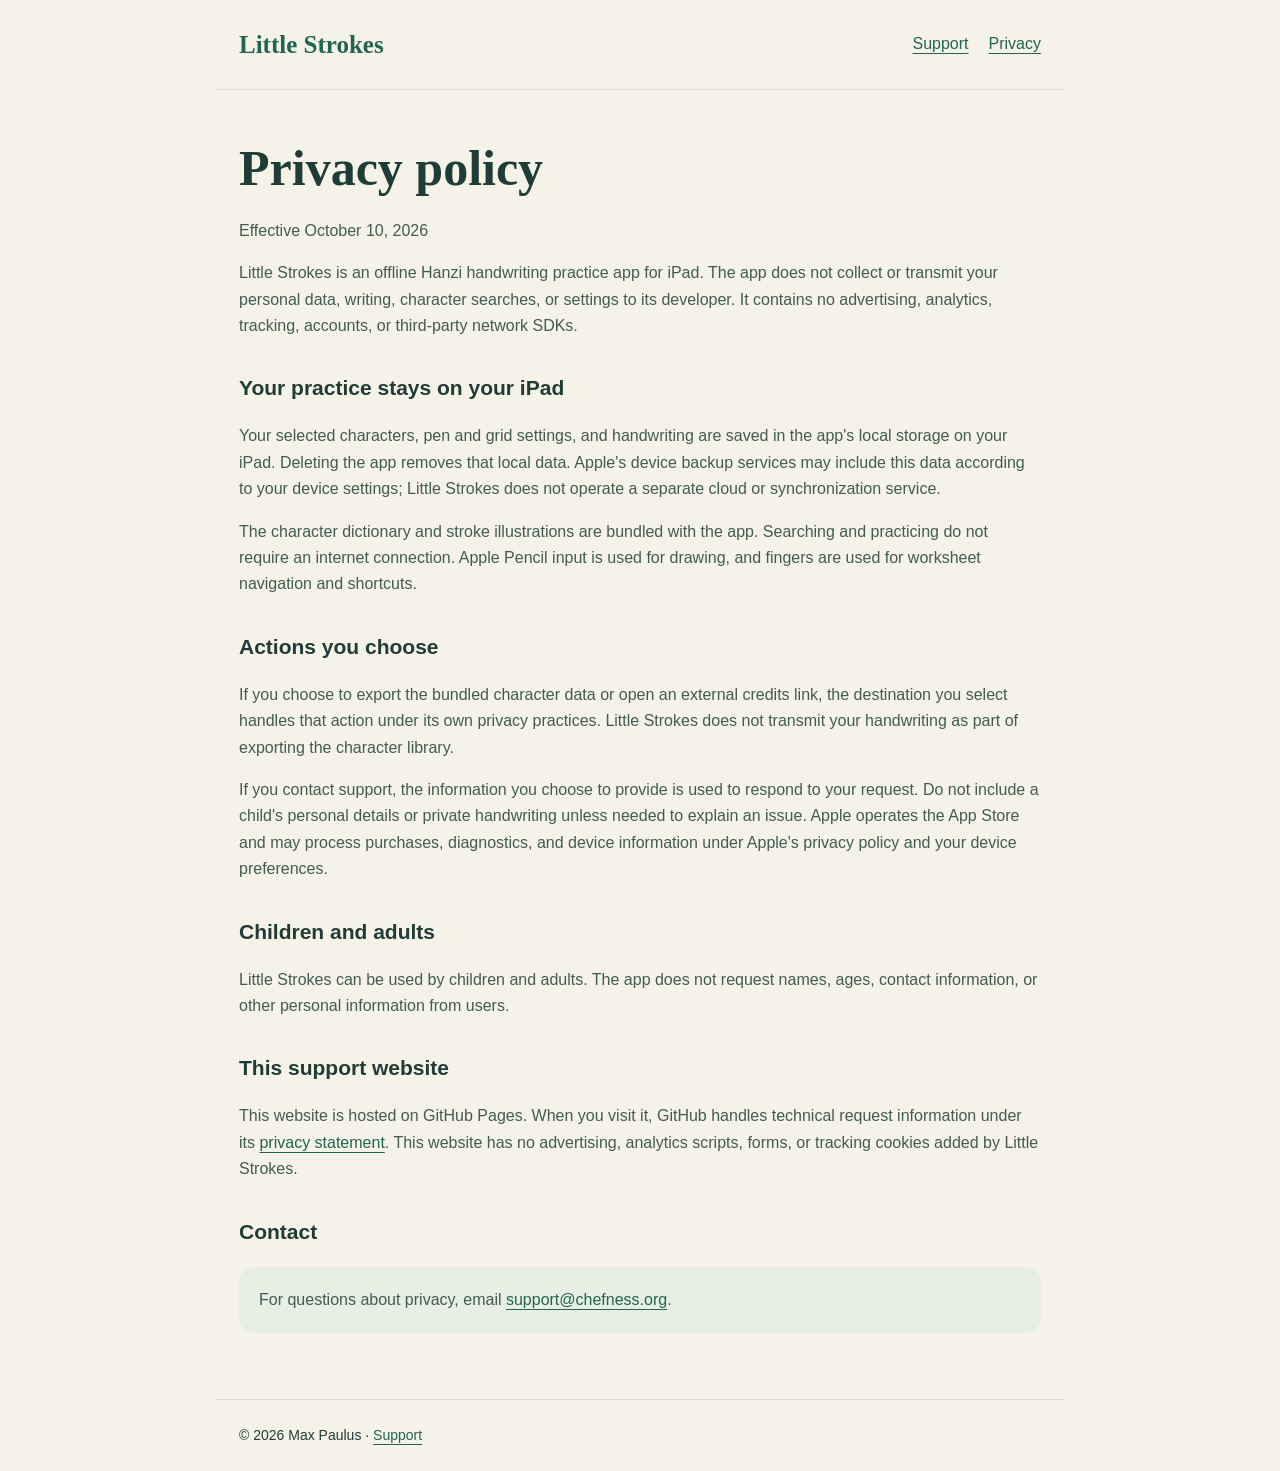
==== privacy.html @ a4324dc1 "Publish Little Strokes support, privacy, and licensed character data" ====
<!doctype html>
<html lang="en"><head><meta charset="utf-8"><meta name="viewport" content="width=device-width, initial-scale=1"><meta name="description" content="Little Strokes privacy policy. The offline iPad app does not collect or transmit personal data to its developer."><title>Little Strokes · Privacy</title><link rel="stylesheet" href="styles.css"></head>
<body><header><a class="brand" href="index.html">Little Strokes</a><nav aria-label="Main navigation"><a href="index.html">Support</a><a href="privacy.html">Privacy</a></nav></header>
<main><h1>Privacy policy</h1><p>Effective October 10, 2026</p>
<p>Little Strokes is an offline Hanzi handwriting practice app for iPad. The app does not collect or transmit your personal data, writing, character searches, or settings to its developer. It contains no advertising, analytics, tracking, accounts, or third-party network SDKs.</p>
<h2>Your practice stays on your iPad</h2><p>Your selected characters, pen and grid settings, and handwriting are saved in the app's local storage on your iPad. Deleting the app removes that local data. Apple's device backup services may include this data according to your device settings; Little Strokes does not operate a separate cloud or synchronization service.</p>
<p>The character dictionary and stroke illustrations are bundled with the app. Searching and practicing do not require an internet connection. Apple Pencil input is used for drawing, and fingers are used for worksheet navigation and shortcuts.</p>
<h2>Actions you choose</h2><p>If you choose to export the bundled character data or open an external credits link, the destination you select handles that action under its own privacy practices. Little Strokes does not transmit your handwriting as part of exporting the character library.</p>
<p>If you contact support, the information you choose to provide is used to respond to your request. Do not include a child's personal details or private handwriting unless needed to explain an issue. Apple operates the App Store and may process purchases, diagnostics, and device information under Apple's privacy policy and your device preferences.</p>
<h2>Children and adults</h2><p>Little Strokes can be used by children and adults. The app does not request names, ages, contact information, or other personal information from users.</p>
<h2>This support website</h2><p>This website is hosted on GitHub Pages. When you visit it, GitHub handles technical request information under its <a href="https://docs.github.com/en/site-policy/privacy-policies/github-general-privacy-statement">privacy statement</a>. This website has no advertising, analytics scripts, forms, or tracking cookies added by Little Strokes.</p>
<h2>Contact</h2><p class="note">For questions about privacy, email <a href="mailto:support@chefness.org?subject=Little%20Strokes%20privacy">support@chefness.org</a>.</p>
</main><footer>© 2026 Max Paulus · <a href="index.html">Support</a></footer></body></html>
---- styles.css ----
:root { color-scheme: light; font-family: -apple-system, BlinkMacSystemFont, "Segoe UI", sans-serif; color: #203c36; background: #f5f2e8; }
* { box-sizing: border-box; }
body { margin: 0; line-height: 1.65; }
header, main, footer { max-width: 850px; margin: auto; padding: 24px; }
header { display: flex; align-items: center; justify-content: space-between; gap: 24px; border-bottom: 1px solid #d5ddd5; }
a { color: #226451; text-underline-offset: 4px; }
.brand { font-family: Georgia, serif; font-size: 25px; font-weight: bold; text-decoration: none; }
nav { display: flex; gap: 20px; }
main { padding-top: 50px; padding-bottom: 50px; }
h1 { font-family: Georgia, serif; font-size: clamp(34px, 6vw, 50px); line-height: 1.15; margin: 0 0 20px; }
h2 { font-size: 21px; margin-top: 32px; }
p, li { color: #435b52; }
.intro { font-size: 20px; }
.note { padding: 20px; background: #e7eee3; border-radius: 16px; }
.preview { margin: 0; }
.preview img { width: 100%; max-width: 390px; display: block; margin: 35px auto; border: 1px solid #d5ddd5; border-radius: 16px; }
footer { border-top: 1px solid #d5ddd5; font-size: 14px; }
@media (max-width: 500px) { header { align-items: flex-start; flex-direction: column; gap: 8px; } main { padding-top: 30px; } }
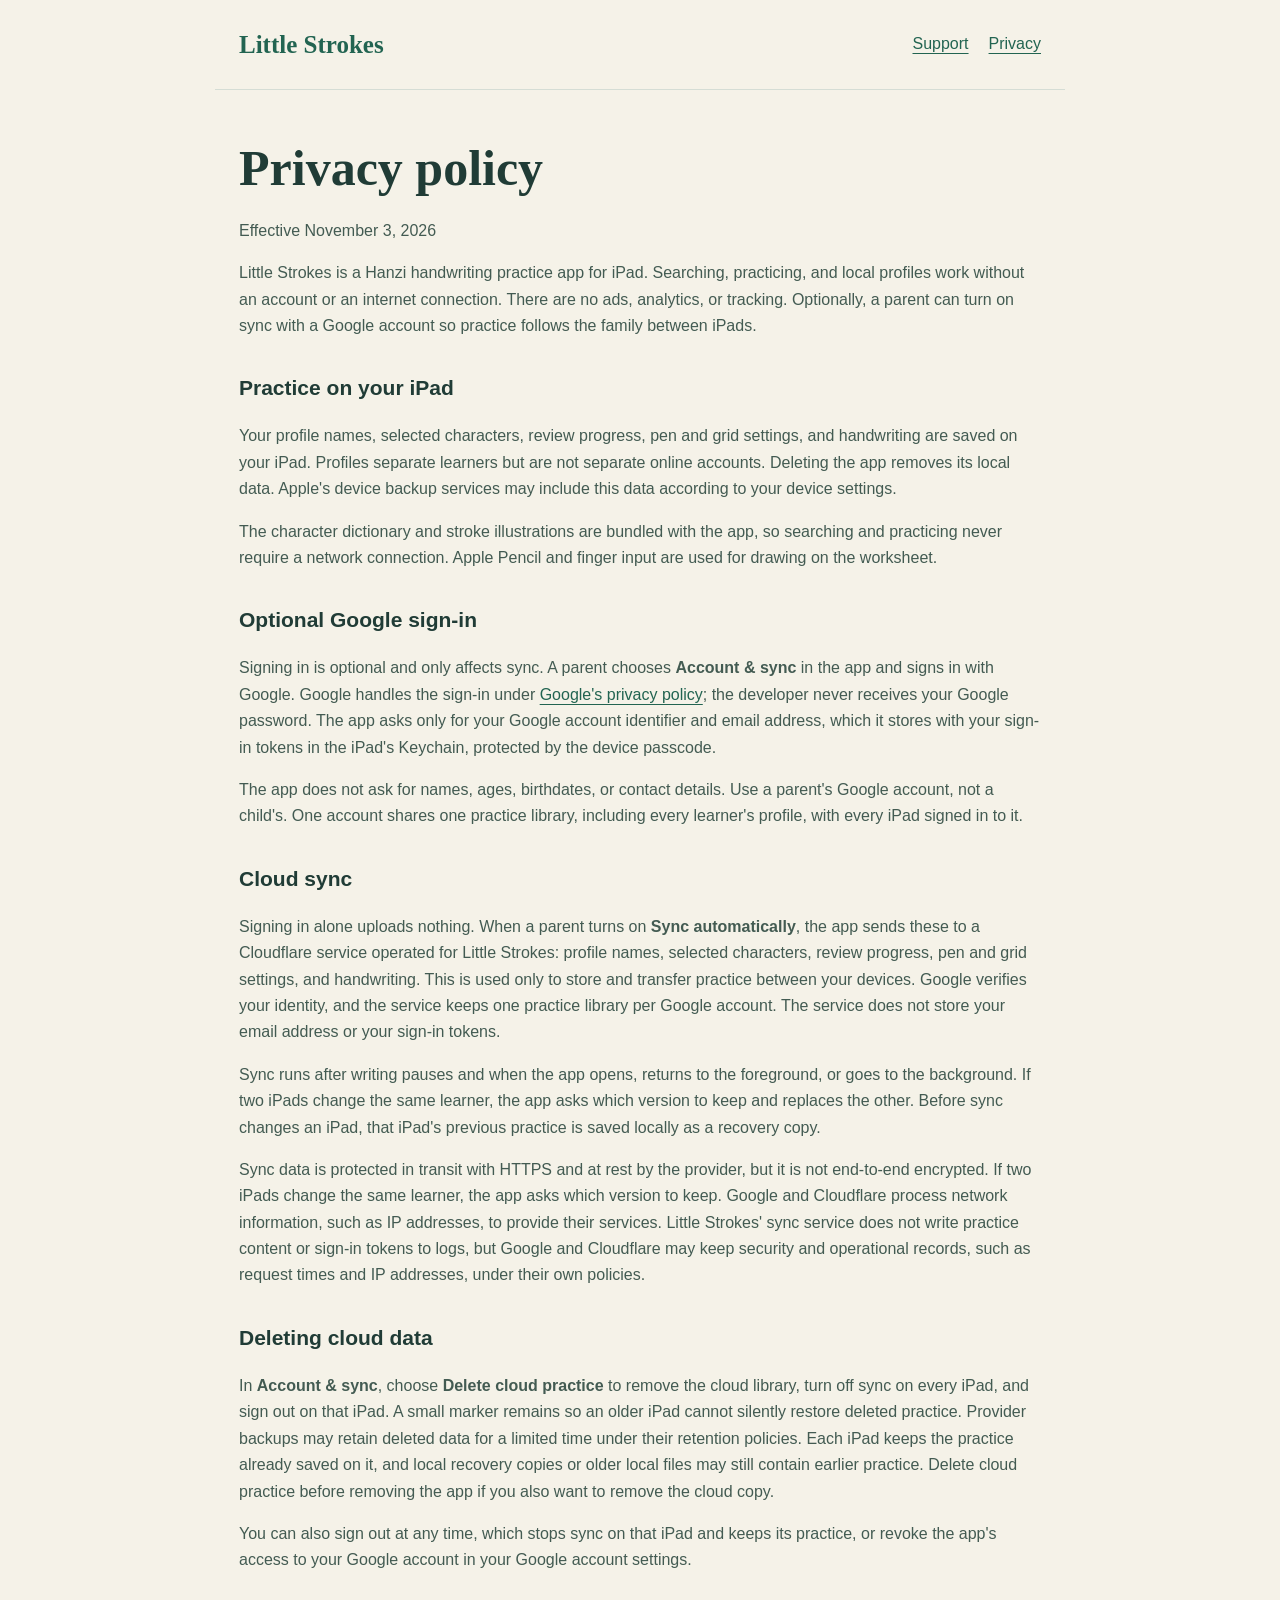
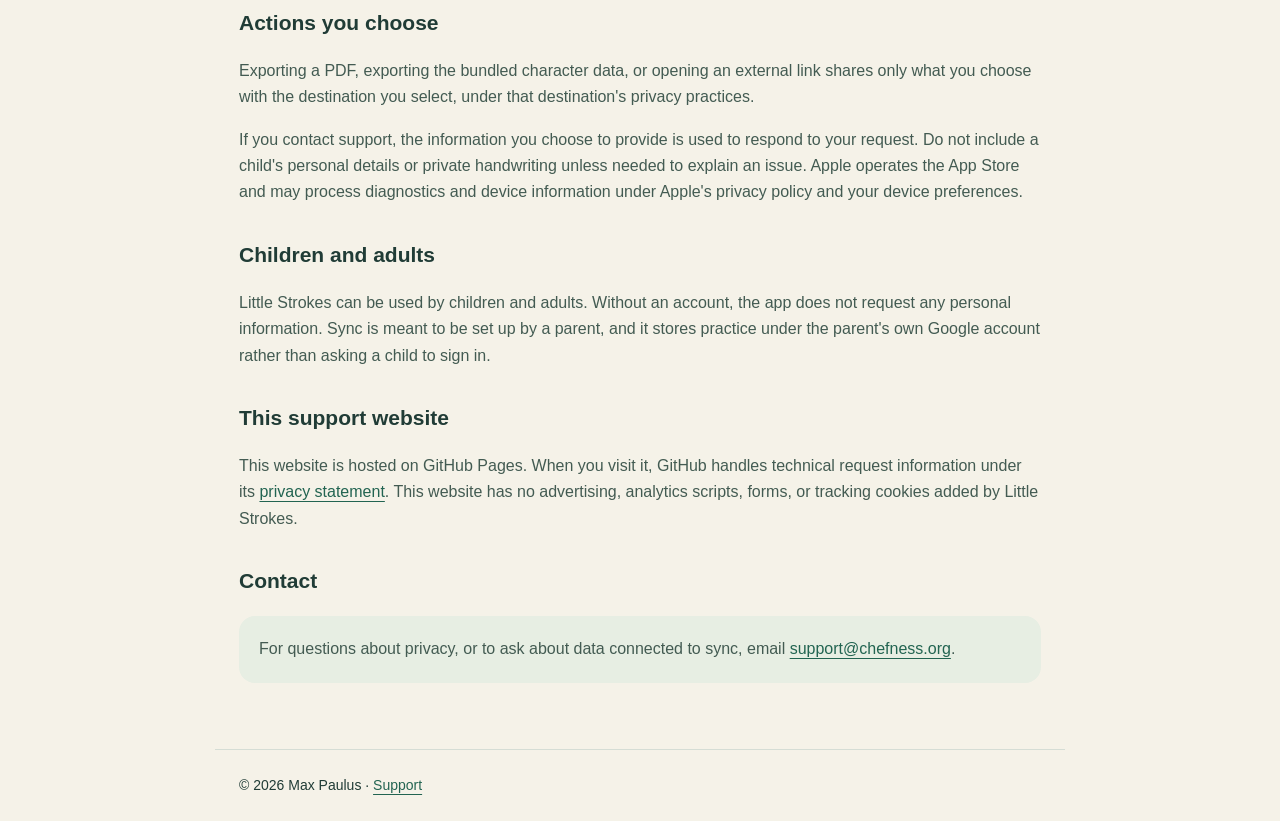
==== commit d7a3de19: "Describe optional Google sync and finger writing" ====
--- a/privacy.html
+++ b/privacy.html
@@ -1,13 +1,20 @@
 <!doctype html>
-<html lang="en"><head><meta charset="utf-8"><meta name="viewport" content="width=device-width, initial-scale=1"><meta name="description" content="Little Strokes privacy policy. The offline iPad app does not collect or transmit personal data to its developer."><title>Little Strokes · Privacy</title><link rel="stylesheet" href="styles.css"></head>
+<html lang="en"><head><meta charset="utf-8"><meta name="viewport" content="width=device-width, initial-scale=1"><meta name="description" content="Little Strokes privacy policy. Practice works offline; optional Google sign-in and sync store practice under your own Google account."><title>Little Strokes · Privacy</title><link rel="stylesheet" href="styles.css"></head>
 <body><header><a class="brand" href="index.html">Little Strokes</a><nav aria-label="Main navigation"><a href="index.html">Support</a><a href="privacy.html">Privacy</a></nav></header>
-<main><h1>Privacy policy</h1><p>Effective October 10, 2026</p>
-<p>Little Strokes is an offline Hanzi handwriting practice app for iPad. The app does not collect or transmit your personal data, writing, character searches, or settings to its developer. It contains no advertising, analytics, tracking, accounts, or third-party network SDKs.</p>
-<h2>Your practice stays on your iPad</h2><p>Your selected characters, pen and grid settings, and handwriting are saved in the app's local storage on your iPad. Deleting the app removes that local data. Apple's device backup services may include this data according to your device settings; Little Strokes does not operate a separate cloud or synchronization service.</p>
-<p>The character dictionary and stroke illustrations are bundled with the app. Searching and practicing do not require an internet connection. Apple Pencil input is used for drawing, and fingers are used for worksheet navigation and shortcuts.</p>
-<h2>Actions you choose</h2><p>If you choose to export the bundled character data or open an external credits link, the destination you select handles that action under its own privacy practices. Little Strokes does not transmit your handwriting as part of exporting the character library.</p>
-<p>If you contact support, the information you choose to provide is used to respond to your request. Do not include a child's personal details or private handwriting unless needed to explain an issue. Apple operates the App Store and may process purchases, diagnostics, and device information under Apple's privacy policy and your device preferences.</p>
-<h2>Children and adults</h2><p>Little Strokes can be used by children and adults. The app does not request names, ages, contact information, or other personal information from users.</p>
+<main><h1>Privacy policy</h1><p>Effective November 3, 2026</p>
+<p>Little Strokes is a Hanzi handwriting practice app for iPad. Searching, practicing, and local profiles work without an account or an internet connection. There are no ads, analytics, or tracking. Optionally, a parent can turn on sync with a Google account so practice follows the family between iPads.</p>
+<h2>Practice on your iPad</h2><p>Your profile names, selected characters, review progress, pen and grid settings, and handwriting are saved on your iPad. Profiles separate learners but are not separate online accounts. Deleting the app removes its local data. Apple's device backup services may include this data according to your device settings.</p>
+<p>The character dictionary and stroke illustrations are bundled with the app, so searching and practicing never require a network connection. Apple Pencil and finger input are used for drawing on the worksheet.</p>
+<h2>Optional Google sign-in</h2><p>Signing in is optional and only affects sync. A parent chooses <strong>Account &amp; sync</strong> in the app and signs in with Google. Google handles the sign-in under <a href="https://policies.google.com/privacy">Google's privacy policy</a>; the developer never receives your Google password. The app asks only for your Google account identifier and email address, which it stores with your sign-in tokens in the iPad's Keychain, protected by the device passcode.</p>
+<p>The app does not ask for names, ages, birthdates, or contact details. Use a parent's Google account, not a child's. One account shares one practice library, including every learner's profile, with every iPad signed in to it.</p>
+<h2>Cloud sync</h2><p>Signing in alone uploads nothing. When a parent turns on <strong>Sync automatically</strong>, the app sends these to a Cloudflare service operated for Little Strokes: profile names, selected characters, review progress, pen and grid settings, and handwriting. This is used only to store and transfer practice between your devices. Google verifies your identity, and the service keeps one practice library per Google account. The service does not store your email address or your sign-in tokens.</p>
+<p>Sync runs after writing pauses and when the app opens, returns to the foreground, or goes to the background. If two iPads change the same learner, the app asks which version to keep and replaces the other. Before sync changes an iPad, that iPad's previous practice is saved locally as a recovery copy.</p>
+<p>Sync data is protected in transit with HTTPS and at rest by the provider, but it is not end-to-end encrypted. If two iPads change the same learner, the app asks which version to keep. Google and Cloudflare process network information, such as IP addresses, to provide their services. Little Strokes' sync service does not write practice content or sign-in tokens to logs, but Google and Cloudflare may keep security and operational records, such as request times and IP addresses, under their own policies.</p>
+<h2>Deleting cloud data</h2><p>In <strong>Account &amp; sync</strong>, choose <strong>Delete cloud practice</strong> to remove the cloud library, turn off sync on every iPad, and sign out on that iPad. A small marker remains so an older iPad cannot silently restore deleted practice. Provider backups may retain deleted data for a limited time under their retention policies. Each iPad keeps the practice already saved on it, and local recovery copies or older local files may still contain earlier practice. Delete cloud practice before removing the app if you also want to remove the cloud copy.</p>
+<p>You can also sign out at any time, which stops sync on that iPad and keeps its practice, or revoke the app's access to your Google account in your Google account settings.</p>
+<h2>Actions you choose</h2><p>Exporting a PDF, exporting the bundled character data, or opening an external link shares only what you choose with the destination you select, under that destination's privacy practices.</p>
+<p>If you contact support, the information you choose to provide is used to respond to your request. Do not include a child's personal details or private handwriting unless needed to explain an issue. Apple operates the App Store and may process diagnostics and device information under Apple's privacy policy and your device preferences.</p>
+<h2>Children and adults</h2><p>Little Strokes can be used by children and adults. Without an account, the app does not request any personal information. Sync is meant to be set up by a parent, and it stores practice under the parent's own Google account rather than asking a child to sign in.</p>
 <h2>This support website</h2><p>This website is hosted on GitHub Pages. When you visit it, GitHub handles technical request information under its <a href="https://docs.github.com/en/site-policy/privacy-policies/github-general-privacy-statement">privacy statement</a>. This website has no advertising, analytics scripts, forms, or tracking cookies added by Little Strokes.</p>
-<h2>Contact</h2><p class="note">For questions about privacy, email <a href="mailto:support@chefness.org?subject=Little%20Strokes%20privacy">support@chefness.org</a>.</p>
+<h2>Contact</h2><p class="note">For questions about privacy, or to ask about data connected to sync, email <a href="mailto:support@chefness.org?subject=Little%20Strokes%20privacy">support@chefness.org</a>.</p>
 </main><footer>© 2026 Max Paulus · <a href="index.html">Support</a></footer></body></html>
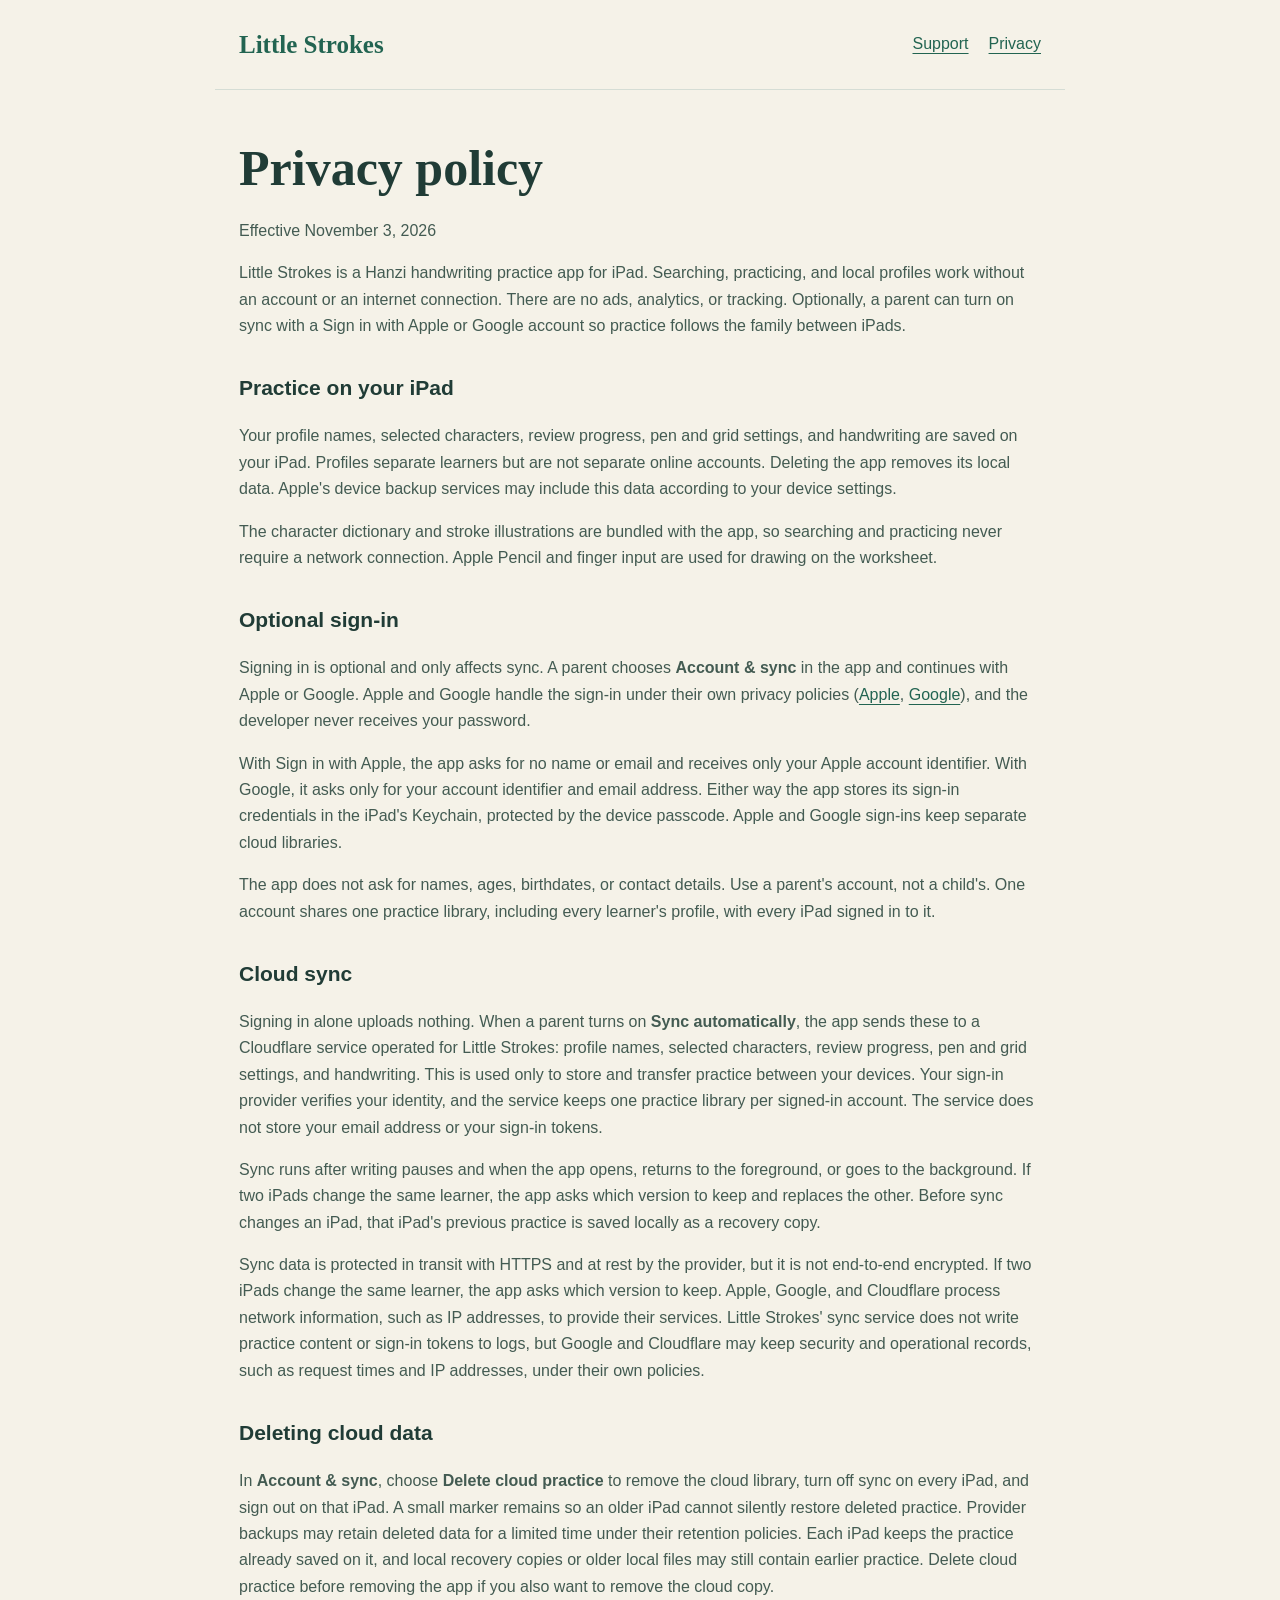
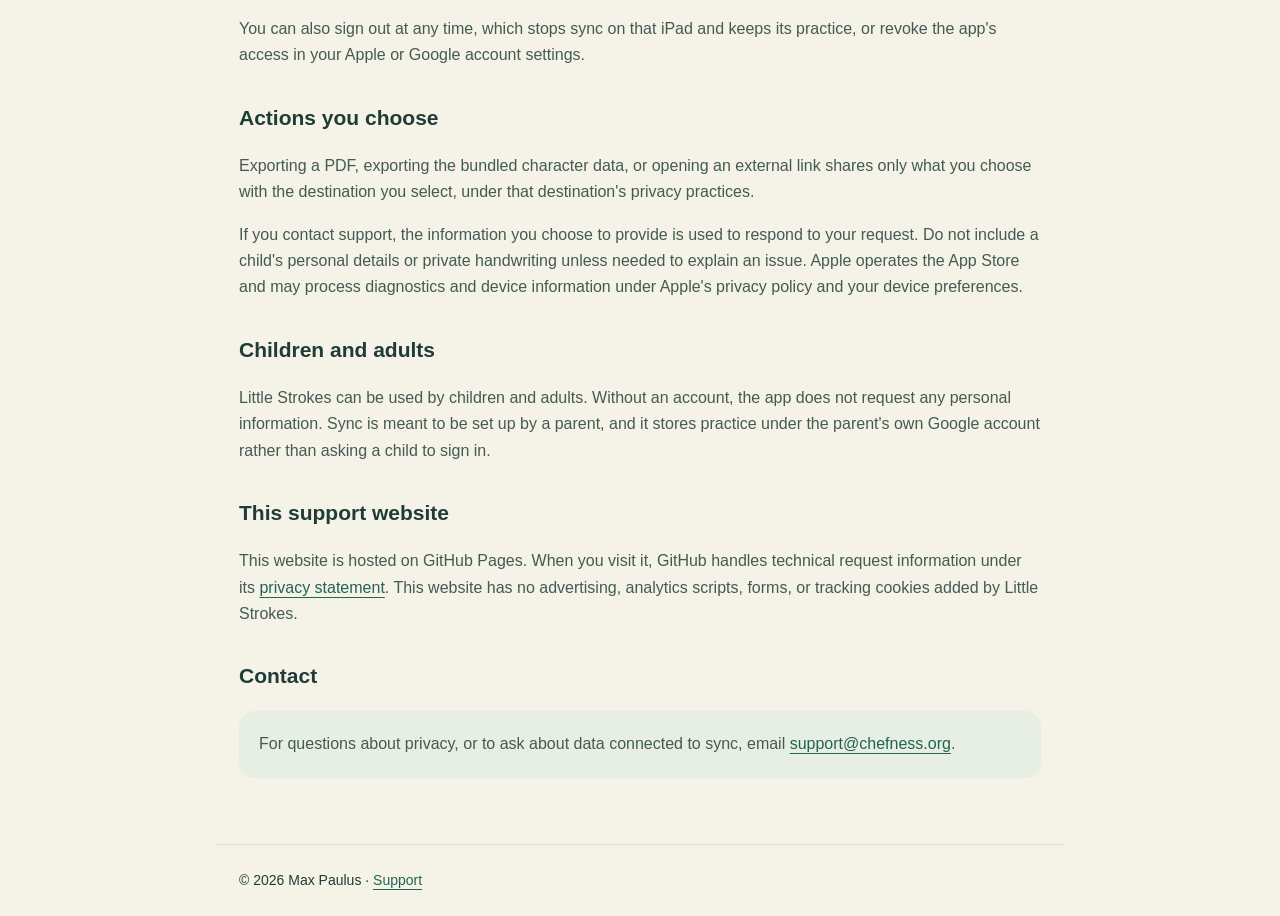
==== commit 78889161: "Disclose Sign in with Apple alongside Google" ====
--- a/privacy.html
+++ b/privacy.html
@@ -2,16 +2,17 @@
 <html lang="en"><head><meta charset="utf-8"><meta name="viewport" content="width=device-width, initial-scale=1"><meta name="description" content="Little Strokes privacy policy. Practice works offline; optional Google sign-in and sync store practice under your own Google account."><title>Little Strokes · Privacy</title><link rel="stylesheet" href="styles.css"></head>
 <body><header><a class="brand" href="index.html">Little Strokes</a><nav aria-label="Main navigation"><a href="index.html">Support</a><a href="privacy.html">Privacy</a></nav></header>
 <main><h1>Privacy policy</h1><p>Effective November 3, 2026</p>
-<p>Little Strokes is a Hanzi handwriting practice app for iPad. Searching, practicing, and local profiles work without an account or an internet connection. There are no ads, analytics, or tracking. Optionally, a parent can turn on sync with a Google account so practice follows the family between iPads.</p>
+<p>Little Strokes is a Hanzi handwriting practice app for iPad. Searching, practicing, and local profiles work without an account or an internet connection. There are no ads, analytics, or tracking. Optionally, a parent can turn on sync with a Sign in with Apple or Google account so practice follows the family between iPads.</p>
 <h2>Practice on your iPad</h2><p>Your profile names, selected characters, review progress, pen and grid settings, and handwriting are saved on your iPad. Profiles separate learners but are not separate online accounts. Deleting the app removes its local data. Apple's device backup services may include this data according to your device settings.</p>
 <p>The character dictionary and stroke illustrations are bundled with the app, so searching and practicing never require a network connection. Apple Pencil and finger input are used for drawing on the worksheet.</p>
-<h2>Optional Google sign-in</h2><p>Signing in is optional and only affects sync. A parent chooses <strong>Account &amp; sync</strong> in the app and signs in with Google. Google handles the sign-in under <a href="https://policies.google.com/privacy">Google's privacy policy</a>; the developer never receives your Google password. The app asks only for your Google account identifier and email address, which it stores with your sign-in tokens in the iPad's Keychain, protected by the device passcode.</p>
-<p>The app does not ask for names, ages, birthdates, or contact details. Use a parent's Google account, not a child's. One account shares one practice library, including every learner's profile, with every iPad signed in to it.</p>
-<h2>Cloud sync</h2><p>Signing in alone uploads nothing. When a parent turns on <strong>Sync automatically</strong>, the app sends these to a Cloudflare service operated for Little Strokes: profile names, selected characters, review progress, pen and grid settings, and handwriting. This is used only to store and transfer practice between your devices. Google verifies your identity, and the service keeps one practice library per Google account. The service does not store your email address or your sign-in tokens.</p>
+<h2>Optional sign-in</h2><p>Signing in is optional and only affects sync. A parent chooses <strong>Account &amp; sync</strong> in the app and continues with Apple or Google. Apple and Google handle the sign-in under their own privacy policies (<a href="https://www.apple.com/legal/privacy/">Apple</a>, <a href="https://policies.google.com/privacy">Google</a>), and the developer never receives your password.</p>
+<p>With Sign in with Apple, the app asks for no name or email and receives only your Apple account identifier. With Google, it asks only for your account identifier and email address. Either way the app stores its sign-in credentials in the iPad's Keychain, protected by the device passcode. Apple and Google sign-ins keep separate cloud libraries.</p>
+<p>The app does not ask for names, ages, birthdates, or contact details. Use a parent's account, not a child's. One account shares one practice library, including every learner's profile, with every iPad signed in to it.</p>
+<h2>Cloud sync</h2><p>Signing in alone uploads nothing. When a parent turns on <strong>Sync automatically</strong>, the app sends these to a Cloudflare service operated for Little Strokes: profile names, selected characters, review progress, pen and grid settings, and handwriting. This is used only to store and transfer practice between your devices. Your sign-in provider verifies your identity, and the service keeps one practice library per signed-in account. The service does not store your email address or your sign-in tokens.</p>
 <p>Sync runs after writing pauses and when the app opens, returns to the foreground, or goes to the background. If two iPads change the same learner, the app asks which version to keep and replaces the other. Before sync changes an iPad, that iPad's previous practice is saved locally as a recovery copy.</p>
-<p>Sync data is protected in transit with HTTPS and at rest by the provider, but it is not end-to-end encrypted. If two iPads change the same learner, the app asks which version to keep. Google and Cloudflare process network information, such as IP addresses, to provide their services. Little Strokes' sync service does not write practice content or sign-in tokens to logs, but Google and Cloudflare may keep security and operational records, such as request times and IP addresses, under their own policies.</p>
+<p>Sync data is protected in transit with HTTPS and at rest by the provider, but it is not end-to-end encrypted. If two iPads change the same learner, the app asks which version to keep. Apple, Google, and Cloudflare process network information, such as IP addresses, to provide their services. Little Strokes' sync service does not write practice content or sign-in tokens to logs, but Google and Cloudflare may keep security and operational records, such as request times and IP addresses, under their own policies.</p>
 <h2>Deleting cloud data</h2><p>In <strong>Account &amp; sync</strong>, choose <strong>Delete cloud practice</strong> to remove the cloud library, turn off sync on every iPad, and sign out on that iPad. A small marker remains so an older iPad cannot silently restore deleted practice. Provider backups may retain deleted data for a limited time under their retention policies. Each iPad keeps the practice already saved on it, and local recovery copies or older local files may still contain earlier practice. Delete cloud practice before removing the app if you also want to remove the cloud copy.</p>
-<p>You can also sign out at any time, which stops sync on that iPad and keeps its practice, or revoke the app's access to your Google account in your Google account settings.</p>
+<p>You can also sign out at any time, which stops sync on that iPad and keeps its practice, or revoke the app's access in your Apple or Google account settings.</p>
 <h2>Actions you choose</h2><p>Exporting a PDF, exporting the bundled character data, or opening an external link shares only what you choose with the destination you select, under that destination's privacy practices.</p>
 <p>If you contact support, the information you choose to provide is used to respond to your request. Do not include a child's personal details or private handwriting unless needed to explain an issue. Apple operates the App Store and may process diagnostics and device information under Apple's privacy policy and your device preferences.</p>
 <h2>Children and adults</h2><p>Little Strokes can be used by children and adults. Without an account, the app does not request any personal information. Sync is meant to be set up by a parent, and it stores practice under the parent's own Google account rather than asking a child to sign in.</p>
